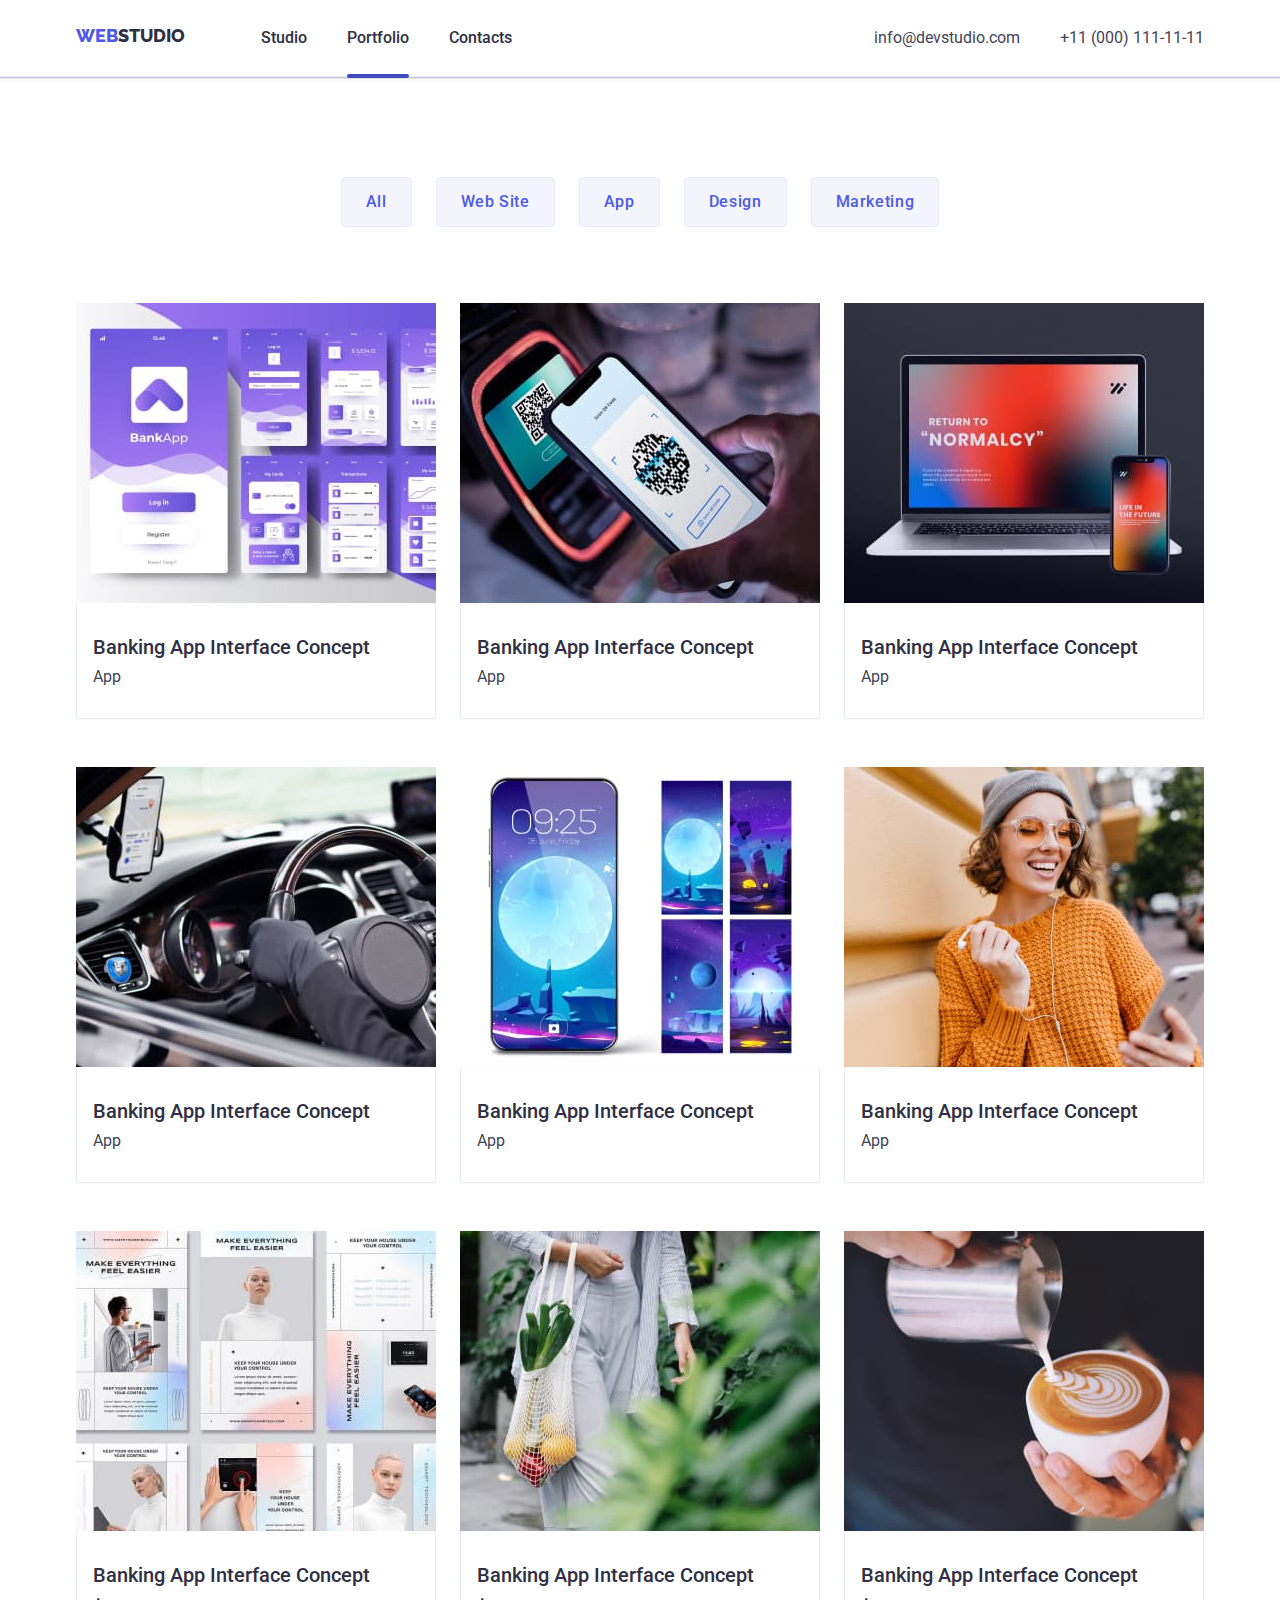
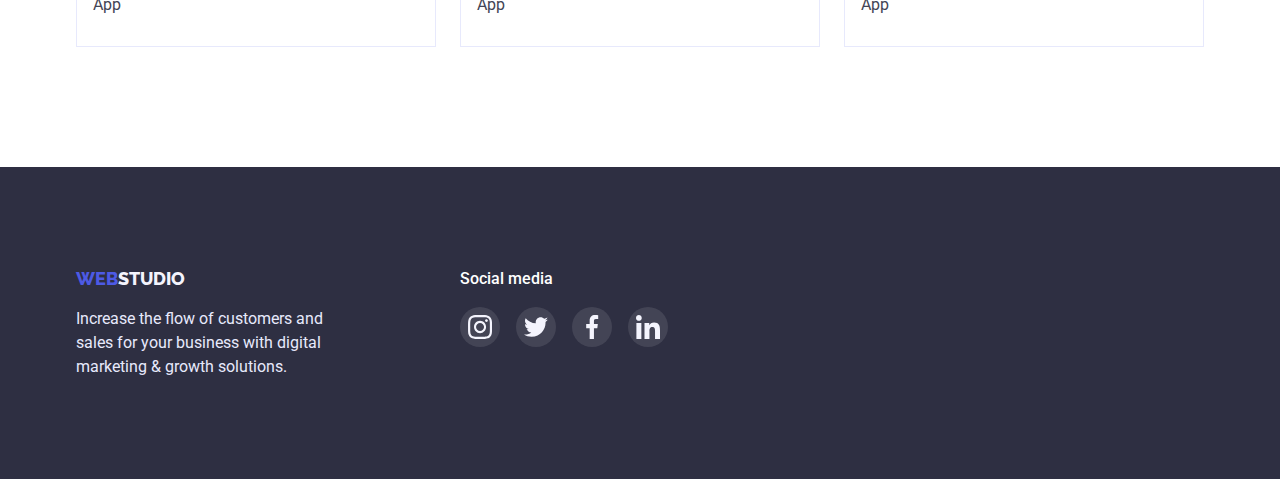
==== portfolio.html @ b5e27ac3 "Add files via upload" ====
<!DOCTYPE html>
<html lang="en">
<head>
    <meta charset="UTF-8">
    <meta http-equiv="X-UA-Compatible" content="IE=edge">
    <meta name="viewport" content="width=device-width, initial-scale=1.0">
    <link rel="preconnect" href="https://fonts.googleapis.com">
    <link rel="preconnect" href="https://fonts.gstatic.com" crossorigin>
    <link href="https://fonts.googleapis.com/css2?family=Raleway:wght@800&family=Roboto:wght@400;500;700;900&display=swap" rel="stylesheet">
    <link rel="stylesheet" href="https://cdnjs.cloudflare.com/ajax/libs/modern-normalize/1.1.0/modern-normalize.min.css"> 
    <link rel="stylesheet" href="./css/style.css">
    <title>Document</title>
</head>
<body>
    <!--Header-->
    <header class="header">
        <div class="container header-container">
        <nav class="nav list">
        <a class="logo" href="./index.html"><span class="site-logo">WEB</span>STUDIO</a>
        <ul class="nav-list list">
            <li class="header-item"> <a class="nav-link" href="./index.html">Studio</a> </li>
            <li class="header-item"> <a class="nav-link current"  href="./portfolio.html">Portfolio</a> </li>
            <li class="header-item"> <a class="nav-link" href="./index.html">Contacts</a> </li>
        </ul>
        </nav>
        <address class="address">
            <ul class="adress-list list"> 
            <li class="adress-item">
                <a class="mail-link" href="mailto:info@devstudio.com">info@devstudio.com
                </a>
            </li>
            <li class="adress-item">
                <a class="tel-link" href="tel:+110001111111">+11 (000) 111-11-11</a>
            </li>
            </ul>
        </address>
    </div>
        </header>
    <!--Main-->
    <main>
        <!--Section-->
        <section class="portfolio-main">
            <div class="portfolio-container">
            <h1 hidden>Buttons transation</h1>
            <ul class="button-list list">
                <li class="button-item"><button class="button-portfolio" type="button">All</button></li>
                <li class="button-item"><button class="button-portfolio" type="button">Web Site</button></li>
                <li class="button-item"><button class="button-portfolio" type="button">App</button></li>
                <li class="button-item"><button class="button-portfolio" type="button">Design</button></li>
                <li class="button-item"><button class="button-portfolio" type="button">Marketing</button></li>
            </ul>
            <ul class="images-list list">
                <li class="images-item">
                    <a class="overflov-focus" href="">
                    <div class="overflov">
                    <img  src="./images/photo-1p.jpg" alt="Banking app" width="360">
                    <div class="overflov-title">
                    <p class="text-overflov">14 Stylish and User-Friendly App Design Concepts · Task Manager App · Calorie Tracker App · Exotic Fruit Ecommerce App · Cloud Storage App</p>
                    </div>
                    </div> 
                    <div class="image-border">
                    <h2 class="images-title">Banking App Interface Concept</h2>
                    <p class="images-text">App</p> 
                    </div>
                    </a>
                </li>
                <li class="images-item">
                    <a class="overflov-focus" href="">
                    <div class="overflov">
                    <img  src="./images/photo-2p.jpg" alt="Banking app" width="360">
                    <div class="overflov-title">
                    <p class="text-overflov">14 Stylish and User-Friendly App Design Concepts · Task Manager App · Calorie Tracker App · Exotic Fruit Ecommerce App · Cloud Storage App</p>
                    </div>
                    </div> 
                    <div class="image-border">
                    <h2 class="images-title">Banking App Interface Concept</h2>
                    <p class="images-text">App</p> 
                    </div>
                    </a>
                </li>
                <li class="images-item">
                    <a class="overflov-focus" href="">
                    <div class="overflov">
                    <img  src="./images/photo-3p.jpg" alt="Banking app" width="360">
                    <div class="overflov-title">
                    <p class="text-overflov">14 Stylish and User-Friendly App Design Concepts · Task Manager App · Calorie Tracker App · Exotic Fruit Ecommerce App · Cloud Storage App</p>
                    </div>
                    </div> 
                    <div class="image-border">
                    <h2 class="images-title">Banking App Interface Concept</h2>
                    <p class="images-text">App</p> 
                    </div>
                    </a>
                </li>
                <li class="images-item">
                    <a class="overflov-focus" href="">
                    <div class="overflov">
                    <img  src="./images/photo-4p.jpg" alt="Banking app" width="360">
                    <div class="overflov-title">
                    <p class="text-overflov">14 Stylish and User-Friendly App Design Concepts · Task Manager App · Calorie Tracker App · Exotic Fruit Ecommerce App · Cloud Storage App</p>
                    </div>
                    </div> 
                    <div class="image-border">
                    <h2 class="images-title">Banking App Interface Concept</h2>
                    <p class="images-text">App</p> 
                    </div>
                    </a>
                </li>
                <li class="images-item">
                    <a class="overflov-focus" href="">
                    <div class="overflov">
                    <img  src="./images/photo-5p.jpg" alt="Banking app" width="360">
                    <div class="overflov-title">
                    <p class="text-overflov">14 Stylish and User-Friendly App Design Concepts · Task Manager App · Calorie Tracker App · Exotic Fruit Ecommerce App · Cloud Storage App</p>
                    </div>
                    </div> 
                    <div class="image-border">
                    <h2 class="images-title">Banking App Interface Concept</h2>
                    <p class="images-text">App</p> 
                    </div>
                    </a>
                </li>
                <li class="images-item">
                    <a class="overflov-focus" href="">
                    <div class="overflov">
                    <img  src="./images/photo-6p.jpg" alt="Banking app" width="360">
                    <div class="overflov-title">
                    <p class="text-overflov">14 Stylish and User-Friendly App Design Concepts · Task Manager App · Calorie Tracker App · Exotic Fruit Ecommerce App · Cloud Storage App</p>
                    </div>
                    </div> 
                    <div class="image-border">
                    <h2 class="images-title">Banking App Interface Concept</h2>
                    <p class="images-text">App</p> 
                    </div>
                    </a>
                </li>
                <li class="images-item">
                    <a class="overflov-focus" href="">
                    <div class="overflov">
                    <img  src="./images/photo-7p.jpg" alt="Banking app" width="360">
                    <div class="overflov-title">
                    <p class="text-overflov">14 Stylish and User-Friendly App Design Concepts · Task Manager App · Calorie Tracker App · Exotic Fruit Ecommerce App · Cloud Storage App</p>
                    </div>
                    </div> 
                    <div class="image-border">
                    <h2 class="images-title">Banking App Interface Concept</h2>
                    <p class="images-text">App</p> 
                    </div>
                    </a>
                </li>
                <li class="images-item">
                    <a class="overflov-focus" href="">
                    <div class="overflov">
                    <img  src="./images/photo-8p.jpg" alt="Banking app" width="360">
                    <div class="overflov-title">
                    <p class="text-overflov">14 Stylish and User-Friendly App Design Concepts · Task Manager App · Calorie Tracker App · Exotic Fruit Ecommerce App · Cloud Storage App</p>
                    </div>
                    </div> 
                    <div class="image-border">
                    <h2 class="images-title">Banking App Interface Concept</h2>
                    <p class="images-text">App</p> 
                    </div>
                    </a>
                </li>
                <li class="images-item">
                    <a class="overflov-focus" href="">
                    <div class="overflov">
                    <img  src="./images/photo-9p.jpg" alt="Banking app" width="360">
                    <div class="overflov-title">
                    <p class="text-overflov">14 Stylish and User-Friendly App Design Concepts · Task Manager App · Calorie Tracker App · Exotic Fruit Ecommerce App · Cloud Storage App</p>
                    </div>
                    </div> 
                    <div class="image-border">
                    <h2 class="images-title">Banking App Interface Concept</h2>
                    <p class="images-text">App</p> 
                    </div>
                    </a>
                </li>
            </ul>
        </div>
        </section>
    </main>
    <!--Footer-->
    <footer class="footer">
        <div class="container container-footer">
        <div class="footer-container">
        <a class="logo-footer" href="./index.html"><span class="site-logo">WEB</span>STUDIO</a>
    <p class="footer-text">
     Increase the flow of customers and sales for your business with digital marketing & growth solutions.
    </p>
    </div>
    <div class="footer-container-social">
        <h3 class="footer-social-title">Social media</h3>
        <ul class="footer-social-list">
            <li class="footer-social-item"> <a class="footer-social-link" href="https://www.instagram.com/" target="_blank"><svg width="24" height="24"><use href="./images/icons.svg#icon-instagram"></use></svg> </a></li>
            <li class="footer-social-item"> <a class="footer-social-link" href="https://twitter.com/" target="_blank"><svg width="24" height="24"><use href="./images/icons.svg#icon-twitter"></use></svg> </a></li>
            <li class="footer-social-item"> <a class="footer-social-link" href="https://www.facebook.com/" target="_blank"><svg width="24" height="24"><use href="./images/icons.svg#icon-facebook"></use></svg> </a></li>
            <li class="footer-social-item"> <a class="footer-social-link" href="https://www.linkedin.com/" target="_blank"><svg width="24" height="24"><use href="./images/icons.svg#icon-linkedin"></use></svg> </a></li>
        </ul>
    </div>
    </div>
    </footer>
</body>
</html>
---- css/style.css ----
*,
*::before,
*::after {
    box-sizing: border-box;
}
:root {
  --primary-font: 'Raleway', sans-serif;
  --text-hover-focus-color: #404BBF;
  --primary-text-color: #2E2F42;
  --secondari-text-color: #434455;
}

.list {
    list-style: none;
    margin: 0;
    padding: 0;
}

h1, h2, h3, h4, h5, h6, p {
    margin: 0;
}

ul {
    margin: 0;
}

/*-------COMPONENTS-------*/

.container {
    padding: 0 15px;
    margin-left: auto; 
    margin-right: auto;
    width: 1158px;
}

.button-container, .header-container, .nav-list, .adress-list, .main-list, .button-list, .images-list, .photos-list, .team-list, .icon-item, .team-list-icons, .team-icon  {
    display: flex;
}

.hero-text, .button-hero {
    display: block;
}

.section, .photos {
    padding-top: 120px;
}

.portfolio-main {
    padding-top: 100px;
    padding-bottom: 120px;
}

.header, .image-border {
    border: 1px solid #E7E9FC;
    border-top-style: none;
}

.logo, .nav-link, .mail-link, .tel-link {
    padding-top: 24px;
    padding-bottom: 28px;
}

img {
    display: block;
    max-width: 100%;
    height: auto;
}

body {
    /* padding-top: 73px; */
    background-color: #FFFFFF;
    font-family: 'Roboto', sans-serif;
    color:var(--secondari-text-color)
}

/*--------Logo--------*/

.logo {
    font-family: var(--primary-font);
    color: var(--primary-text-color);
    font-weight: 800;
    font-size: 18px;
    line-height: 1.33;
    text-decoration:none;
}
.site-logo {
    color: #4D5AE5;
    
}


/*--------HEADER container---------*/

.header {
    /* position: fixed;
    top: 0%;
    left: 0%;
    width: 100%;
    z-index: 1;
    background-color: #FFFFFF; */
    border-top-style: none;
    border-left-style: none;
    border-right-style: none;
    box-shadow: 0px 2px 1px rgba(46, 47, 66, 0.08), 0px 1px 1px rgba(46, 47, 66, 0.16), 0px 1px 6px rgba(46, 47, 66, 0.08);
} 

.header-container {
    align-items: center;   
} 

/*--------NAV--------*/
.nav {
    display: flex;
    align-items: center;
}

.nav-list {
    margin-left: 76px;
}

.nav-list .header-item:not(:last-child) {
    margin-right: 40px;
}

.nav-link {
font-weight: 500;
font-size: 16px;
line-height: 1.5;
color: #2E2F42;
text-decoration: none;

transition-property: color;
transition-duration: 250ms;
transition-timing-function: cubic-bezier(0.4, 0, 0.2, 1);

}

.current {
    position: relative;
}

 .current::after {
    content: "";
    display: block;
    position: absolute;
    border-radius: 2px;
    background-color: #404BBF;
    width: 100%;
    height: 4px;
    margin-top: 24px;
    
 }

 /* .nav-link::after {
    content: "";
    display: block;
    position: absolute;
    left: 0;
    bottom: 0;
    width: 100%;
    height: 4px;
    border-radius: 2px;
    background-color: #404BBF;
    transform: scaleX(0);
    opacity: 0;

    transition-property: opacity, transform;
    transition-duration: 250ms;
    transition-timing-function: cubic-bezier(0.4, 0, 0.2, 1);
} 

.nav-link:hover::after {
    opacity: 1;
    transform: scaleX(1);
} */

/*-----HOVER-FOCUS------*/

.nav-link:hover,
.nav-link:focus,
.mail-link:hover,
.mail-link:focus,
.tel-link:hover,
.tel-link:focus {
 color: var(--text-hover-focus-color);
}
/*---------Contact--------*/

address {
    margin-left: auto;
}

.adress-list .adress-item:first-child {
 margin-right: 40px;
}

.mail-link,
.tel-link {

font-style: normal;
font-weight: 400;
font-size: 16px;
line-height: 1.5;
text-decoration: none;
color: var(--secondari-text-color); 

transition-property: color;
transition-duration: 250ms;
transition-timing-function: cubic-bezier(0.4, 0, 0.2, 1);

}

/*-----Hero-----*/

.hero {
background-image: linear-gradient( rgba(46, 47, 66, 0.7), rgba(46, 47, 66, 0.7)), url(../images/backround-hero.jpg);
background-size: cover;
background-repeat: no-repeat;
width: 1440px;
padding-top: 190px;
padding-bottom: 190px;


}

.hero-text {    

margin-bottom: 50px;
font-weight: 700;
font-size: 56px;
line-height:1.11;
color: #FFFFFF;

margin: 0 auto;
margin-bottom: 48px;
max-width: 500px;

}

.button-hero {

background-color: #4D5AE5;
font-weight: 500;
font-size: 16px;
line-height: 1.5;
cursor: pointer;
color: #FFFFFF;
letter-spacing: 0.04em;

border-radius: 4px;
margin: 0 auto;
padding: 16px 32px;
border: 1px solid #4D5AE5;

transition-property: background-color, border;
transition-duration: 250ms;
transition-timing-function: cubic-bezier(0.4, 0, 0.2, 1);
}


.backdrop {
position: fixed;
top: 0%;
left: 0%;
width: 100%;
height: 100%;
background-color: rgba(46, 47, 66, 0.4);
transition-duration: 250ms;
transition-timing-function: cubic-bezier(0.4, 0, 0.2, 1);
}

.modal-btn {
position: absolute;
top: 50%;
left: 50%;
transform: translate(-50%, -50%);
width: 408px;
height: 576px;
background-color: #FCFCFC;

transition-property: background-color;
transition-duration: 250ms;
transition-timing-function: cubic-bezier(0.4, 0, 0.2, 1);
}

.is-hidden {
    opacity: 0;
    pointer-events: none;
}

.button-hero-close {
    position: absolute;
    display: flex;
    width: 24px;
    height: 24px;
    margin-left: 360px;
    margin-top: 24px;
    background-color: #FCFCFC;
    border: 1px solid #E7E9FC;
    border-radius: 50%;
    cursor: pointer;
    justify-content: center;
    align-items: center;
    transition-property: background-color, border, fill;
    transition-duration: 250ms;
    transition-timing-function: cubic-bezier(0.4, 0, 0.2, 1);
}


.button-hero-close:hover {
    fill: #FFFFFF;
    border: 1px solid #404BBF;
     background-color: #404BBF;
}

.button-hero:hover,
.button-hero:focus {
    border: 1px solid var(--text-hover-focus-color);
    background-color: var(--text-hover-focus-color);
}

/*-----Main-----*/

.icon-main {
    display: flex;
    justify-content: center;
    align-items: center;
    width: 264px;
    height: 112px;
    border: 1px solid #F4F4FD;
    background-color: #F4F4FD;
    border-radius: 4px;
    margin-bottom: 8px;
}

.main-item {
    width: 264px;
}

.icon-main-item {
    height: 64px;
    width: 64px;
}

.main-list .main-item:not(:last-child) {
    margin-right: 24px;
}

.main-title {
margin-bottom: 10px;
font-weight: 500;
font-size: 20px;
line-height: 1.2;
color: var(--primary-text-color)
}
 
.main-text {
font-weight: 400;
font-size: 16px;
line-height: 1.5;
color: var(--secondari-text-color);
}

/*-----Main-photos-list-----*/

.photos-container {
 padding-bottom: 120px;
}

.photos {
    padding-bottom: 120px;
}
.photos-list .photos-item:not(:last-child) {
 margin-right: 24px;
}

.photos-title {
  margin-bottom: 72px;

  font-weight: 700;
  font-size: 36px;
  line-height: 1.11;
  text-align: center;
  color: var(--primary-text-color)

}

/*-----Main-team-----*/

.icon-social-list {
    display: flex;
    padding: 0;
}

.icon-social-link {
    padding: 12px;
    width: 40px;
    height: 40px;
    border-radius: 50%;
}

.icon-social-item {
    display: flex;
    width: 40px;
    height: 40px;
    border-radius: 50%;
    background-color: #4D5AE5;

    transition-property: background-color;
    transition-duration: 250ms;
    transition-timing-function: cubic-bezier(0.4, 0, 0.2, 1);
}

.icon-social-item:hover,
.icon-social-link:focus {
    background-color: #404BBF;
}

.icon-social-list .icon-social-item:not(:last-child) {
    margin-right: 24px;
   }

.icons-social {
    height: 16px;
    width: 16px;
}

.main-team {
    background-color: #F4F4FD;
    padding-top: 120px;
    padding-bottom: 120px;
}

.team-item {
    background-color: #FFFFFF;
    box-shadow: 0px 1px 6px rgba(46, 47, 66, 0.08), 0px 1px 1px rgba(46, 47, 66, 0.16), 0px 2px 1px rgba(46, 47, 66, 0.08);
    border-radius: 0px 0px 4px 4px;
  
}

.team-list .team-item:not(:last-child) {
    margin-right: 24px;
}
.team {
margin-bottom: 75px;
font-weight: 700;
font-size: 36px;
line-height: 1.11;
text-align: center;
color: var(--primary-text-color)
}
.team-title {
margin-bottom: 10px;
font-weight: 500;
font-size: 20px;
line-height: 1.2;
color: var(--primary-text-color)
}
.team-text {
font-weight: 400;
font-size: 16px;
line-height: 1.5;
padding-bottom: 8px;
color: var(--secondari-text-color);
}

.team-content {
    display: flex;
    flex-direction: column;
    align-items: center;
    padding: 32px 16px;
}

/*--------Customers--------*/

.customers {
    padding-top: 130px;
    padding-bottom: 120px;
}

.customers-title {
    font-weight: 700;
    font-size: 36px;
    line-height: 1.11;
    color: var(--primary-text-color);
    display: flex;
    justify-content: center;
    margin-bottom: 72px;
}

.customers-list {
    display: flex;
}

.customer-item {
    display: flex;
    align-items: center;
    justify-content: center;
    padding: 16px 32px;
    width: 168px;
    height: 88px;
    fill:#8e8f99;
    border: 1px solid #8E8F99;
    border-radius: 4px;
    cursor: pointer;

    transition-property: fill, border;
    transition-duration: 250ms;
    transition-timing-function: cubic-bezier(0.4, 0, 0.2, 1);
}

.customer-item:hover {
    fill: #404BBF;
    border: 1px solid #404BBF;
}


.customer-item:not(:last-child) {
    margin-right: 24px;
}



/*-----Footer-----*/


.footer {
    padding-top: 100px;
    padding-bottom: 100px;
    background-color: var(--primary-text-color)
}

.container-footer {
    display: flex;
}


.logo-footer {
font-weight: 800;
font-size: 18px;
line-height: 1.33;
color: #F4F4FD;
text-decoration: none;
font-family: var(--primary-font);
}
.footer-text {
margin-top: 16px;
font-weight: 400;
font-size: 16px;
line-height: 1.5;
color: #E7E9FC;
max-width: 264px;
}


/*---------------FOOTER SOCIAL----------------*/

.footer-container-social {
  margin-left: 120px;
}

.footer-social-list {
    display: flex;
    padding: 0;
}

.footer-social-item {
    display: flex;
    width: 40px;
    height: 40px;
    border-radius: 50%;
   background-color: rgba(255, 255, 255, 0.1);

   transition-property: background-color;
   transition-duration: 250ms;
   transition-timing-function: cubic-bezier(0.4, 0, 0.2, 1);
}

.footer-social-link {
    width: 40px;
    height: 40px;
    border-radius: 50%;
    padding: 8px;
}

.footer-social-item:hover,
.footer-social-link:focus {
    background-color: #31D0AA;
}



.footer-social-item:not(:last-child) {
    margin-right: 16px;
}

.footer-social-title {
font-weight: 500;
font-size: 16px;
line-height: 1.5;
color: #FFFFFF;
margin-bottom: 16px;
}


/*-------------------PORTFOLIO-------------------*/


.button-list {
    display: flex;
    justify-content: center;
    margin-bottom: 76px;
}

.button-list .button-item:not(:last-child) {
    margin-right: 24px;
}

.button-portfolio {
    font-weight: 500;
    font-size: 16px;
    line-height: 1.5;
    font-family: inherit;
    background-color:  #F4F4FD;
    color: #4D5AE5;
    cursor: pointer;
    letter-spacing: 0.04em;
    padding: 12px 24px;
    border: 1px solid #E7E9FC;
    border-radius: 4px;

    transition-property: background-color, color, box-shadow, border;
    transition-duration: 250ms;
    transition-timing-function: cubic-bezier(0.4, 0, 0.2, 1);

}
.button-portfolio:hover,
.button-portfolio:focus {
    color: #FFFFFF;
    background-color: var(--text-hover-focus-color);
    box-shadow: 0px 3px 1px rgba(0, 0, 0, 0.1), 0px 2px 1px rgba(0, 0, 0, 0.08), 0px 2px 2px rgba(0, 0, 0, 0.12);
    border: 1px solid var(--text-hover-focus-color)
}

/*-------Images portfolio--------*/

.portfolio-container {
    width: 1158px;
    margin-left: auto;
    margin-right: auto;
    padding-left: 15px;
    padding-right: 15px;
}

.images-item:hover .overflov .overflov-title,
.overflov-focus:focus .overflov .overflov-title, .images-item {
 transform: translateY(0%);
}


/* .images-item:hover::before .overflov-title {
    opacity: 1;
} */

.overflov-focus {
   text-decoration: none;
   transition-property: transform;
   transition-duration: 250ms;
   transition-timing-function: cubic-bezier(0.4, 0, 0.2, 1);
}

.overflov {
  position: relative;
   overflow: hidden;

   transition-property: transform;
   transition-duration: 250ms;
   transition-timing-function: cubic-bezier(0.4, 0, 0.2, 1);
}

/* .overflov::before {
    position: absolute;
    display: inline-block;
    content: "";
    width: 100%;
    height: 100%;
    background-color: #404BBF;
    transform: translatey(100%);
    transition: transform 250ms ease;
    opacity: 0;
} */

.overflov-title {
  position: absolute;
  top: 0;
  left: 0;
  background-color: #404BBF;
  width: 100%;
  height: 100%;
  transform: translateY(100%);
  
   transition-property: transform;
   transition-duration: 250ms;
   transition-timing-function: cubic-bezier(0.4, 0, 0.2, 1);

}


.text-overflov {
    font-weight: 400;
    font-size: 16px;
    line-height: 1.5;
    color: #F4F4FD;
    width: 294px;
    margin-left: 32px;
    margin-top: 40px;
}


.images-list {
    padding: 0;
    margin: 0;
    flex-wrap: wrap;
    margin-left: -24px;
    margin-top: -48px;
}


 .images-list > .images-item {
    flex-basis: calc(100% /3 - 24px );
    margin-left: 24px;
    margin-top: 48px;
}  

.images-item {
    cursor: pointer;

   transition-property: transform, box-shadow;
   transition-duration: 250ms;
   transition-timing-function: cubic-bezier(0.4, 0, 0.2, 1);
}

.images-item:hover,
.images-item:focus {
    box-shadow: 0px 1px 6px rgba(46, 47, 66, 0.08), 0px 1px 1px rgba(46, 47, 66, 0.16), 0px 2px 1px rgba(46, 47, 66, 0.08);
}

.image-border {
    padding: 32px 16px;
}

.images-title {
margin-bottom: 8px;
font-weight: 500;
font-size: 20px;
line-height: 1.2;
color: var(--primary-text-color);
}

.images-text {
font-weight: 400;
font-size: 16px;
line-height: 1.2;
color: var(--secondari-text-color);
}
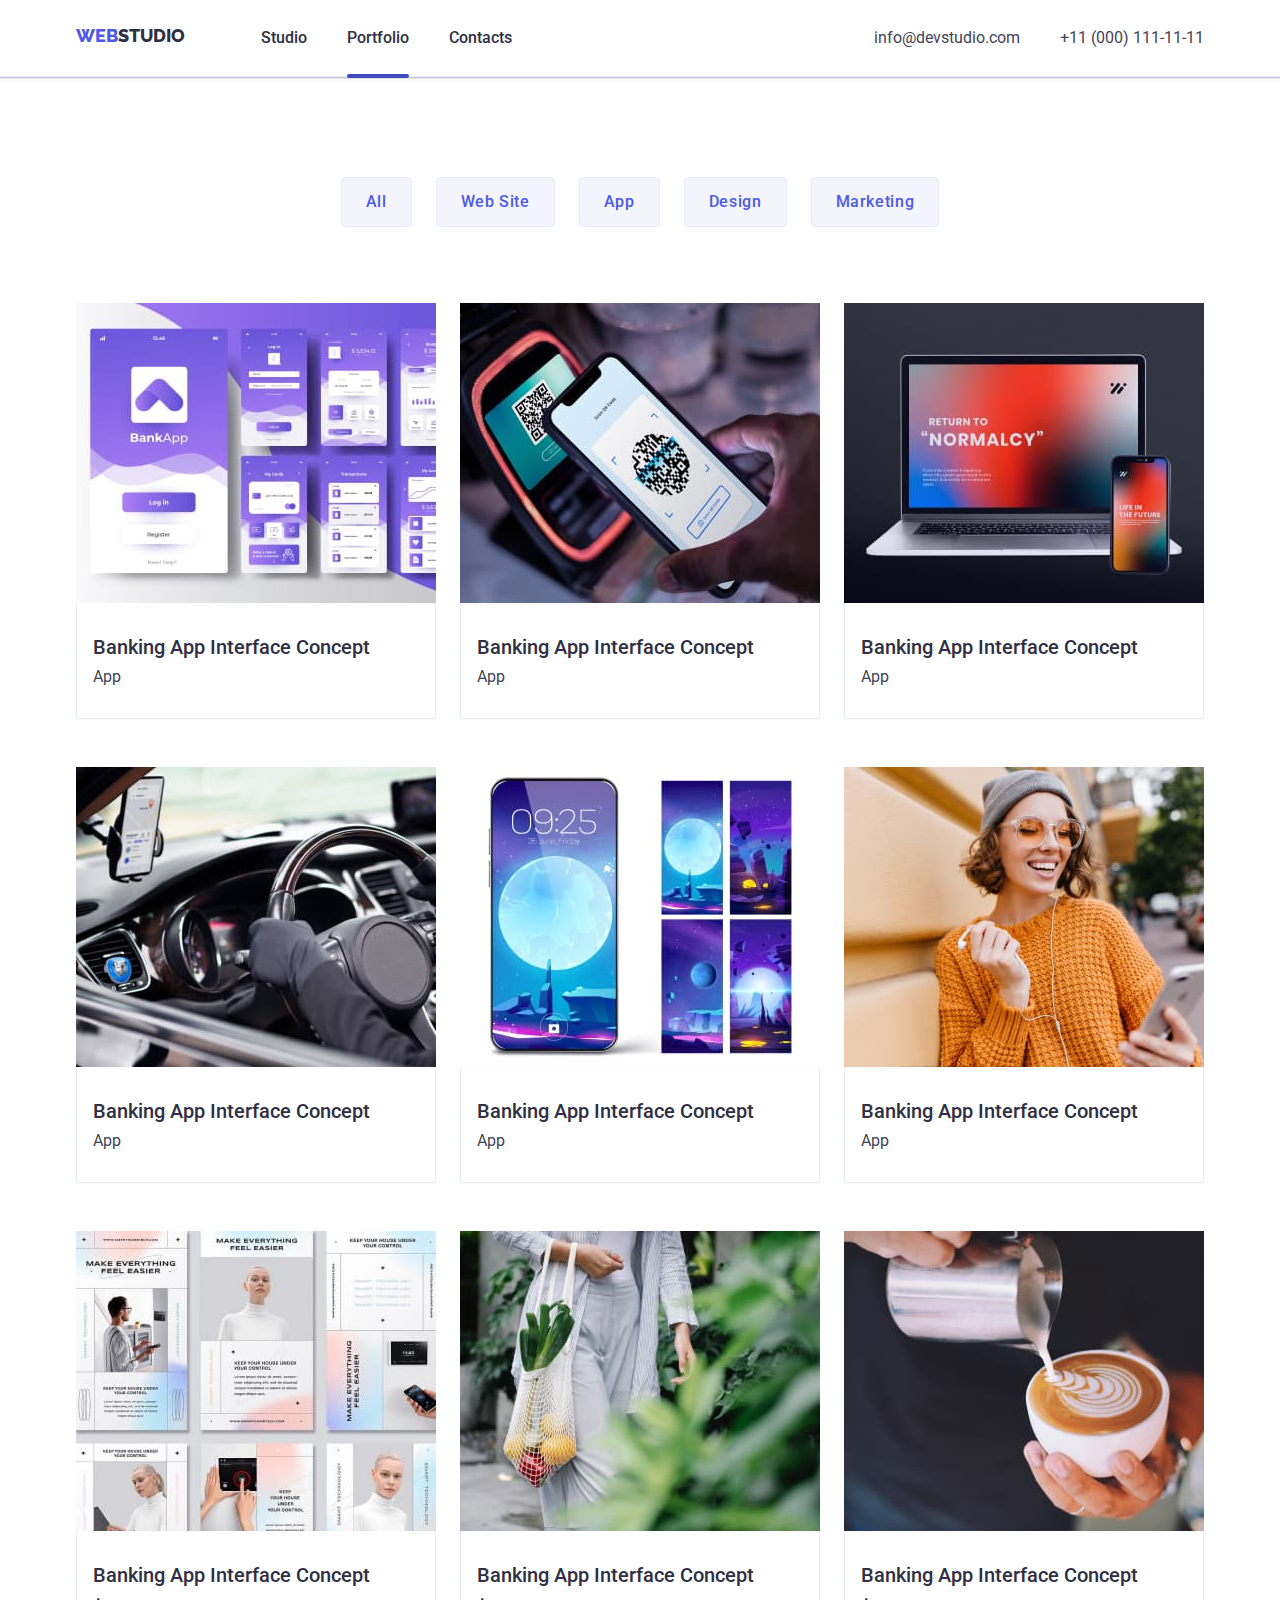
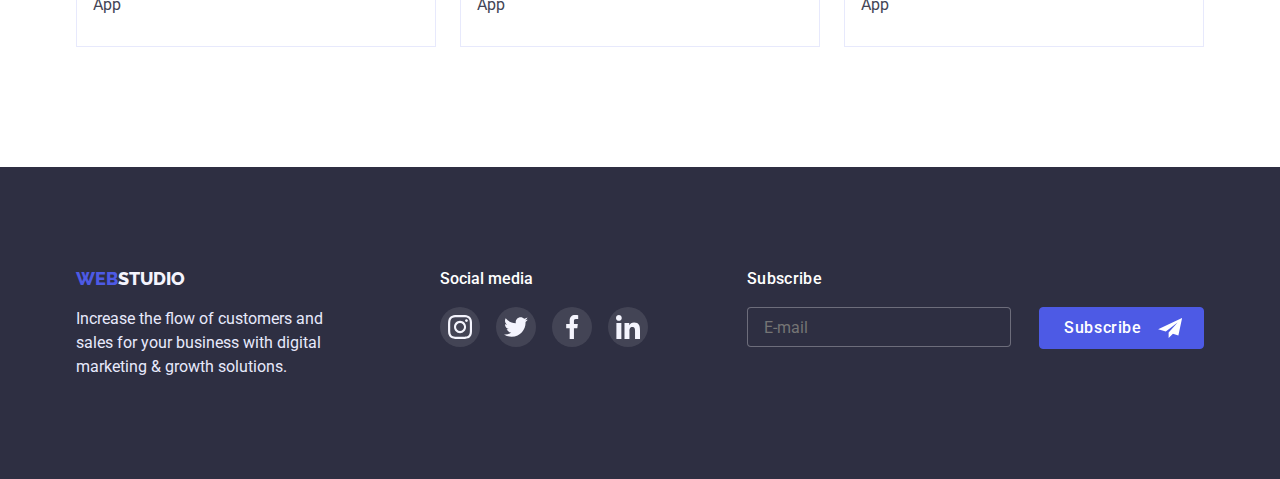
==== commit afbb6a2e: "change" ====
--- a/portfolio.html
+++ b/portfolio.html
@@ -198,6 +198,11 @@
             <li class="footer-social-item"> <a class="footer-social-link" href="https://www.linkedin.com/" target="_blank"><svg width="24" height="24"><use href="./images/icons.svg#icon-linkedin"></use></svg> </a></li>
         </ul>
     </div>
+    <div class="subscribe">
+    <h3 class="title-subscribe">Subscribe</h3>
+    <input class="footer-subscribe" type="email" name="email" placeholder="E-mail">
+    <button class="button-subscribe-footer" type="button">Subscribe <span class="block-ison-subscribe"><svg class="icon-subscribe" width="24" height="20"><use href="./images/icons.svg#icon-icon-send"></use></svg></span></button>
+    </div>
     </div>
     </footer>
 </body>
--- a/css/style.css
+++ b/css/style.css
@@ -257,62 +257,6 @@
 transition-timing-function: cubic-bezier(0.4, 0, 0.2, 1);
 }
 
-
-.backdrop {
-position: fixed;
-top: 0%;
-left: 0%;
-width: 100%;
-height: 100%;
-background-color: rgba(46, 47, 66, 0.4);
-transition-duration: 250ms;
-transition-timing-function: cubic-bezier(0.4, 0, 0.2, 1);
-}
-
-.modal-btn {
-position: absolute;
-top: 50%;
-left: 50%;
-transform: translate(-50%, -50%);
-width: 408px;
-height: 576px;
-background-color: #FCFCFC;
-
-transition-property: background-color;
-transition-duration: 250ms;
-transition-timing-function: cubic-bezier(0.4, 0, 0.2, 1);
-}
-
-.is-hidden {
-    opacity: 0;
-    pointer-events: none;
-}
-
-.button-hero-close {
-    position: absolute;
-    display: flex;
-    width: 24px;
-    height: 24px;
-    margin-left: 360px;
-    margin-top: 24px;
-    background-color: #FCFCFC;
-    border: 1px solid #E7E9FC;
-    border-radius: 50%;
-    cursor: pointer;
-    justify-content: center;
-    align-items: center;
-    transition-property: background-color, border, fill;
-    transition-duration: 250ms;
-    transition-timing-function: cubic-bezier(0.4, 0, 0.2, 1);
-}
-
-
-.button-hero-close:hover {
-    fill: #FFFFFF;
-    border: 1px solid #404BBF;
-     background-color: #404BBF;
-}
-
 .button-hero:hover,
 .button-hero:focus {
     border: 1px solid var(--text-hover-focus-color);
@@ -532,8 +476,9 @@
 
 .container-footer {
     display: flex;
-}
-
+    justify-content: space-between;
+
+}
 
 .logo-footer {
 font-weight: 800;
@@ -543,6 +488,7 @@
 text-decoration: none;
 font-family: var(--primary-font);
 }
+
 .footer-text {
 margin-top: 16px;
 font-weight: 400;
@@ -555,9 +501,6 @@
 
 /*---------------FOOTER SOCIAL----------------*/
 
-.footer-container-social {
-  margin-left: 120px;
-}
 
 .footer-social-list {
     display: flex;
@@ -600,6 +543,62 @@
 line-height: 1.5;
 color: #FFFFFF;
 margin-bottom: 16px;
+}
+
+/*----------FOOTER-SUBSCRIBE----------*/
+
+
+.title-subscribe {
+    font-weight: 500;
+    font-size: 16px;
+    line-height: 1.5;
+    letter-spacing: 0.02em;
+    color: #FFFFFF;
+}
+
+.footer-subscribe {
+    background-color: var(--primary-text-color);
+    border: 1px solid rgba(255, 255, 255, 0.3);
+    border-radius: 4px;
+
+    width: 264px;
+    height: 40px;
+    margin-top: 16px;
+    padding: 8px 16px;
+
+}
+
+.button-subscribe-footer {
+    display: inline-flex;
+    align-items: center;
+    width: 165px;
+    font-weight: 500;
+    font-size: 16px;
+    line-height: 1.5;
+    letter-spacing: 0.04em;
+    color: #FFFFFF;
+    border: 1px solid #4D5AE5;
+    background-color: #4D5AE5;
+    
+    border-radius: 4px;
+    margin-left: 24px;
+    padding: 8px 24px;
+    cursor: pointer;
+
+   transition-property: background-color;
+   transition-duration: 250ms;
+   transition-timing-function: cubic-bezier(0.4, 0, 0.2, 1);
+}
+
+.button-subscribe-footer:hover,
+.button-subscribe-footer:focus {
+    background: #404BBF;
+}
+
+.block-ison-subscribe {
+
+    display: flex;
+    margin-left: 16px;
 }
 
 
@@ -766,3 +765,163 @@
 
 
 
+/*--------FORM--------*/
+
+
+.backdrop {
+    position: fixed;
+    top: 0%;
+    left: 0%;
+    width: 100%;
+    height: 100%;
+    background-color: rgba(46, 47, 66, 0.4);
+    transition-duration: 250ms;
+    transition-timing-function: cubic-bezier(0.4, 0, 0.2, 1);
+    }
+    
+    .modal-btn {
+    position: absolute;
+    top: 50%;
+    left: 50%;
+    transform: translate(-50%, -50%);
+    width: 408px;
+    height: 576px;
+    background-color: #FCFCFC;
+    
+    transition-property: background-color;
+    transition-duration: 250ms;
+    transition-timing-function: cubic-bezier(0.4, 0, 0.2, 1);
+    }
+    
+    .is-hidden {
+        opacity: 0;
+        pointer-events: none;
+    }
+    
+    .button-hero-close {
+        position: absolute;
+        display: flex;
+        width: 24px;
+        height: 24px;
+        margin-left: 360px;
+        margin-top: 24px;
+        background-color: #FCFCFC;
+        border: 1px solid #E7E9FC;
+        border-radius: 50%;
+        cursor: pointer;
+        justify-content: center;
+        align-items: center;
+        transition-property: background-color, border, fill;
+        transition-duration: 250ms;
+        transition-timing-function: cubic-bezier(0.4, 0, 0.2, 1);
+    }
+    
+    
+    .button-hero-close:hover {
+        fill: #FFFFFF;
+        border: 1px solid #404BBF;
+         background-color: #404BBF;
+    }
+
+
+.form {
+    margin-top: 72px;
+    margin-bottom: 24px;
+    padding-left: 24px;
+    padding-right: 24px;
+}
+
+.form-text {
+    display: flex;
+    justify-content: center;
+}
+
+.text-form {
+font-weight: 500;
+font-size: 16px;
+line-height: 1.5;
+color: #2E2F42;
+margin-bottom: 14px;
+letter-spacing: 0.02em;
+}
+
+.form-pitch input {
+    padding: 11px 16px;
+    border: 1px solid rgba(33, 33, 33, 0.2);
+    border-radius: 4px;
+}
+
+
+
+.form-pitch {
+    display: flex;
+    flex-direction: column;
+    margin-bottom: 8px;
+}
+
+label[for="tel"],
+label[for="name"],
+label[for="mail"],
+label[for="coment"] {
+    font-weight: 400;
+    font-size: 12px;
+    line-height: 1.16;
+    color: #8E8F99;
+    letter-spacing: 0.01em;
+}
+
+.checkbox {
+    display: flex;
+    align-items: center;
+}
+
+.checkbox input[type="checkbox"] {
+    margin-right: 8px;
+}
+
+textarea {
+    width: 360px;
+    height: 120px;
+    border: 1px solid rgba(33, 33, 33, 0.2);
+    border-radius: 4px;
+    resize: none;
+    padding: 8px 16px;
+
+}
+
+.checkbox label {
+    font-weight: 400;
+    font-size: 12px;
+    line-height: 1.3;
+}
+
+.button-form-send {
+    display: flex;
+    justify-content: center;
+    margin-top: 24px;
+    margin-bottom: 24px;
+}
+
+.button-form {
+    font-weight: 500;
+    font-size: 16px;
+    line-height: 1.5;
+    color: #FFFFFF;
+    background-color: #4D5AE5;
+
+    width: 169px;
+    height: 56px;
+    border: 1px solid #4D5AE5;
+    border-radius: 4px;
+    padding: 16px 32px;
+    box-shadow: 0px 4px 4px rgb(0 0 0 / 15%);
+
+}
+
+.button-form:hover,
+.button-form:focus {
+    background: #404BBF;
+box-shadow: 0px 4px 4px rgba(0, 0, 0, 0.15);
+}
+
+
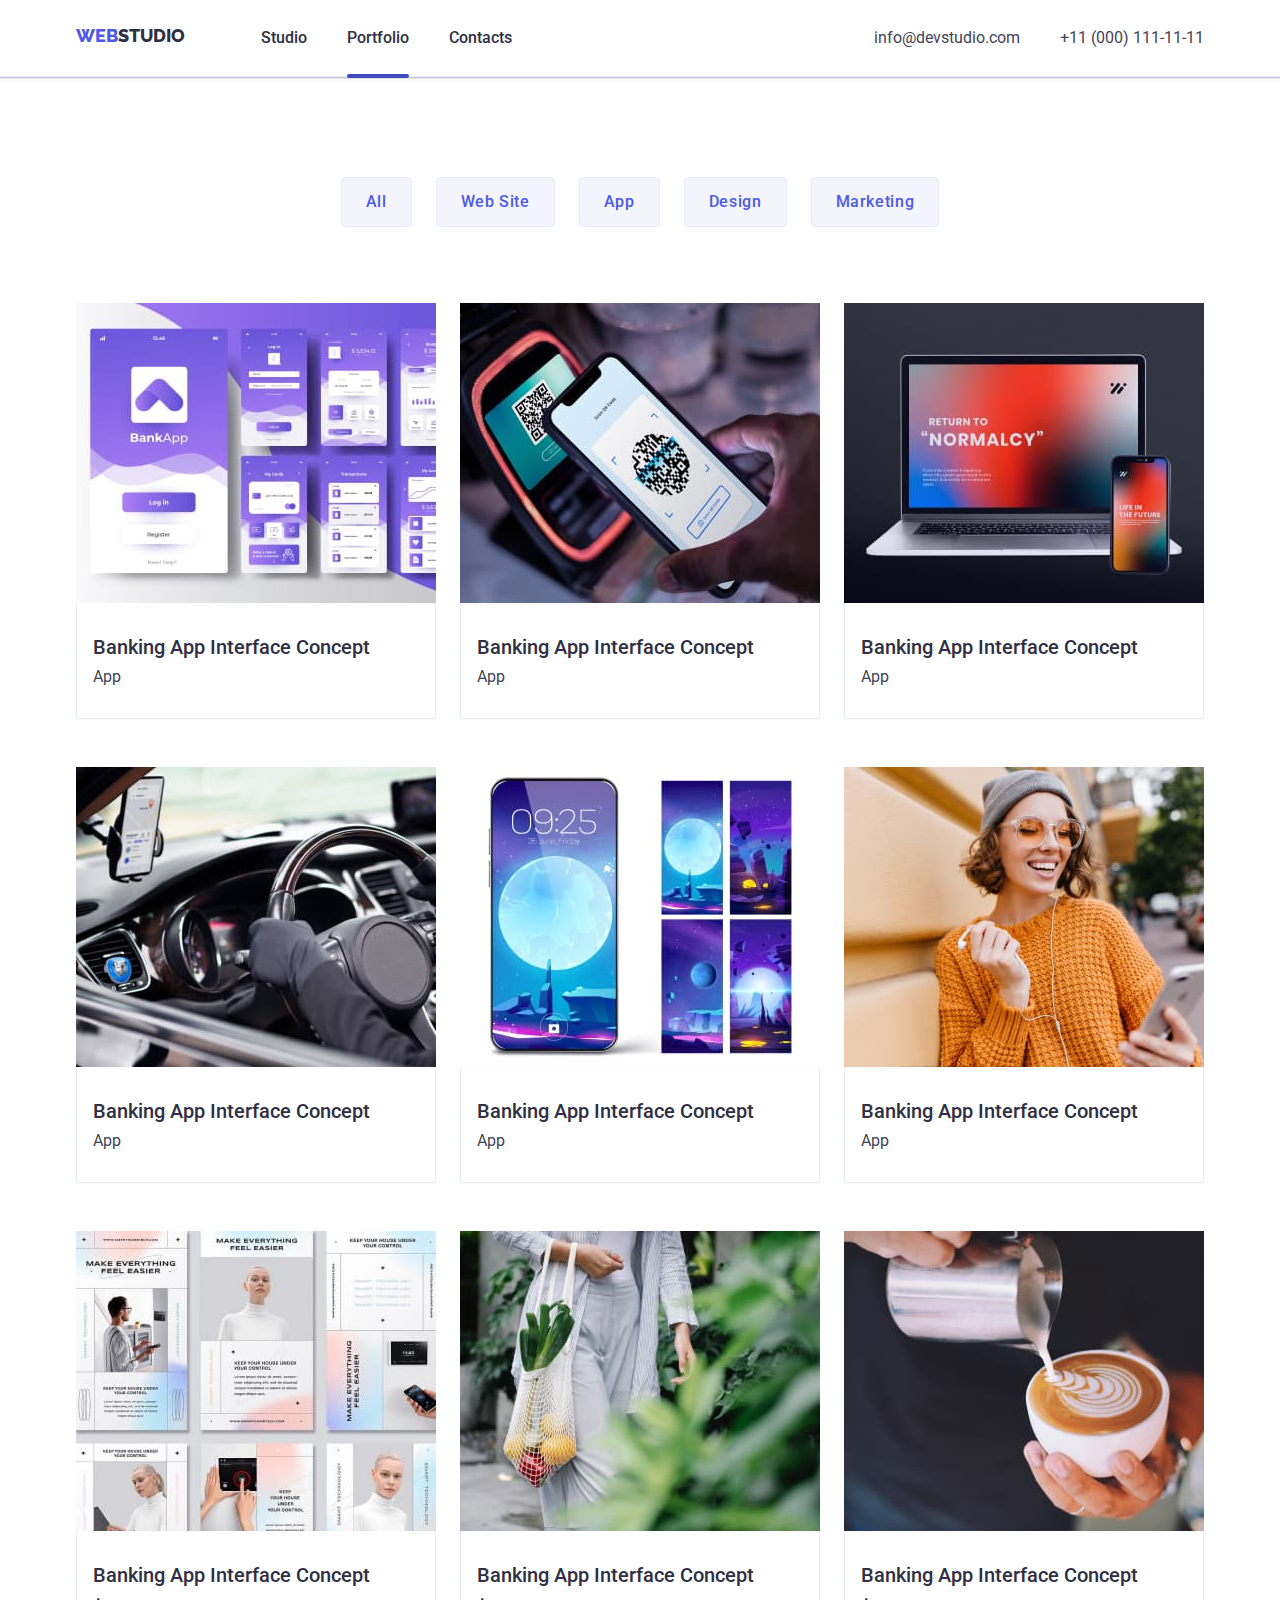
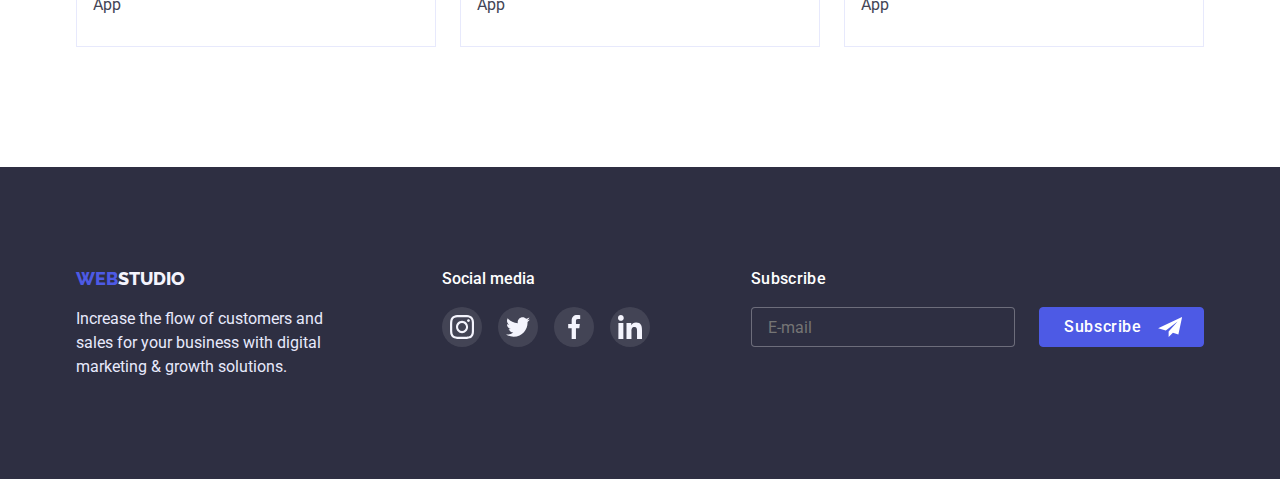
==== commit 6c6e60d8: "change" ====
--- a/portfolio.html
+++ b/portfolio.html
@@ -198,11 +198,13 @@
             <li class="footer-social-item"> <a class="footer-social-link" href="https://www.linkedin.com/" target="_blank"><svg width="24" height="24"><use href="./images/icons.svg#icon-linkedin"></use></svg> </a></li>
         </ul>
     </div>
-    <div class="subscribe">
-    <h3 class="title-subscribe">Subscribe</h3>
+    <form class="subscribe">
+    <div class="subscribe-form"> 
+    <label class="title-subscribe">Subscribe</label>
     <input class="footer-subscribe" type="email" name="email" placeholder="E-mail">
-    <button class="button-subscribe-footer" type="button">Subscribe <span class="block-ison-subscribe"><svg class="icon-subscribe" width="24" height="20"><use href="./images/icons.svg#icon-icon-send"></use></svg></span></button>
-    </div>
+    </div>
+    <button class="button-subscribe-footer" type="submit">Subscribe <span class="block-ison-subscribe"><svg class="icon-subscribe" width="24" height="20"><use href="./images/icons.svg#icon-icon-send"></use></svg></span></button>
+    </form>
     </div>
     </footer>
 </body>
--- a/css/style.css
+++ b/css/style.css
@@ -33,7 +33,7 @@
     width: 1158px;
 }
 
-.button-container, .header-container, .nav-list, .adress-list, .main-list, .button-list, .images-list, .photos-list, .team-list, .icon-item, .team-list-icons, .team-icon  {
+.button-container, .header-container, .nav-list, .adress-list, .main-list, .button-list, .images-list, .photos-list, .team-list, .icon-item, .team-list-icons, .team-icon, .subscribe  {
     display: flex;
 }
 
@@ -549,6 +549,7 @@
 
 
 .title-subscribe {
+    display: block;
     font-weight: 500;
     font-size: 16px;
     line-height: 1.5;
@@ -560,18 +561,28 @@
     background-color: var(--primary-text-color);
     border: 1px solid rgba(255, 255, 255, 0.3);
     border-radius: 4px;
+    color: rgba(255, 255, 255, 0.3);
 
     width: 264px;
     height: 40px;
     margin-top: 16px;
     padding: 8px 16px;
 
+   transition-property: color, border-color;
+   transition-duration: 250ms;
+   transition-timing-function: cubic-bezier(0.4, 0, 0.2, 1);
+}
+
+.footer-subscribe:focus {
+    color: #FFFFFF;
+    border-color: #FFFFFF;
 }
 
 .button-subscribe-footer {
-    display: inline-flex;
+    display: flex;
     align-items: center;
     width: 165px;
+    height: 40px;
     font-weight: 500;
     font-size: 16px;
     line-height: 1.5;
@@ -579,15 +590,14 @@
     color: #FFFFFF;
     border: 1px solid #4D5AE5;
     background-color: #4D5AE5;
-    
     border-radius: 4px;
+    margin-top: 40px;
     margin-left: 24px;
     padding: 8px 24px;
     cursor: pointer;
-
-   transition-property: background-color;
-   transition-duration: 250ms;
-   transition-timing-function: cubic-bezier(0.4, 0, 0.2, 1);
+    transition-property: background-color;
+    transition-duration: 250ms;
+    transition-timing-function: cubic-bezier(0.4, 0, 0.2, 1);
 }
 
 .button-subscribe-footer:hover,
@@ -599,6 +609,7 @@
 
     display: flex;
     margin-left: 16px;
+    fill: #FFFFFF;
 }
 
 
@@ -701,7 +712,6 @@
    transition-property: transform;
    transition-duration: 250ms;
    transition-timing-function: cubic-bezier(0.4, 0, 0.2, 1);
-
 }
 
 
@@ -734,7 +744,7 @@
 .images-item {
     cursor: pointer;
 
-   transition-property: transform, box-shadow;
+   transition-property: box-shadow;
    transition-duration: 250ms;
    transition-timing-function: cubic-bezier(0.4, 0, 0.2, 1);
 }
@@ -785,7 +795,7 @@
     left: 50%;
     transform: translate(-50%, -50%);
     width: 408px;
-    height: 576px;
+    height: 584px;
     background-color: #FCFCFC;
     
     transition-property: background-color;
@@ -845,18 +855,49 @@
 letter-spacing: 0.02em;
 }
 
+
+
 .form-pitch input {
-    padding: 11px 16px;
     border: 1px solid rgba(33, 33, 33, 0.2);
     border-radius: 4px;
-}
-
-
+    padding-top: 11px;
+    padding-bottom: 11px;
+    padding-left: 38px;
+    padding-right: 16px;
+    height: 40px;
+
+}
+
+.form-pitch:focus {
+    border-color: #4D5AE5;
+}
 
 .form-pitch {
+    position: relative;
     display: flex;
     flex-direction: column;
     margin-bottom: 8px;
+
+    transition-property: fill, border-color;
+   transition-duration: 250ms;
+   transition-timing-function: cubic-bezier(0.4, 0, 0.2, 1);
+}
+
+.form-pitch:focus-within .icon-form,
+.form-pitch:focus-within .icon-form-big {
+    fill: #4D5AE5;
+}
+
+.icon-form {
+    position: absolute;
+    top: 50%;
+    left: 19px;
+}
+
+.icon-form-big {
+    position: absolute;
+    top: 45%;
+    left: 19px;
 }
 
 label[for="tel"],
@@ -868,31 +909,67 @@
     line-height: 1.16;
     color: #8E8F99;
     letter-spacing: 0.01em;
-}
-
-.checkbox {
-    display: flex;
-    align-items: center;
-}
-
-.checkbox input[type="checkbox"] {
-    margin-right: 8px;
-}
+    margin-bottom: 4px;
+}
+
 
 textarea {
+    position: relative;
+    display: flex;
+    flex-direction: column;
     width: 360px;
     height: 120px;
+    font-size: 12px;
     border: 1px solid rgba(33, 33, 33, 0.2);
     border-radius: 4px;
     resize: none;
     padding: 8px 16px;
-
-}
-
-.checkbox label {
+}
+
+
+.checkbox-pitch {
+    display: flex;
+    align-items: center;
+    margin-top: 16px;
+}
+
+
+.checkbox {
+   position: absolute;
+   width: 1px;
+   height: 1px;
+   margin: -1px;
+   border: 0;
+   padding: 0;
+   clip: rect(0 0 0 0);
+   overflow: hidden;
+}
+
+.border-checkbox {
+    width: 16px;
+    height: 16px;
+    border: 1.25px solid #2E2F42;
+    border-radius: 2px;
+    margin-right: 8px;
+}
+
+.checkbox:checked + .border-checkbox {
+    border-color: #404BBF;
+    background-image: url(../images/icon-checkbox.svg);
+    background-size: contain;
+    background-origin: border-box;
+}
+
+.form-privacy {
+    color: #4D5AE5;
+}
+ 
+.text-checkbox{
     font-weight: 400;
     font-size: 12px;
     line-height: 1.3;
+    letter-spacing: 0.04em;
+    color: #757575;
 }
 
 .button-form-send {
@@ -916,11 +993,15 @@
     padding: 16px 32px;
     box-shadow: 0px 4px 4px rgb(0 0 0 / 15%);
 
+   transition-property: backround-color, box-shadow;
+   transition-duration: 250ms;
+   transition-timing-function: cubic-bezier(0.4, 0, 0.2, 1);
+
 }
 
 .button-form:hover,
 .button-form:focus {
-    background: #404BBF;
+background-color: #404BBF;
 box-shadow: 0px 4px 4px rgba(0, 0, 0, 0.15);
 }
 
